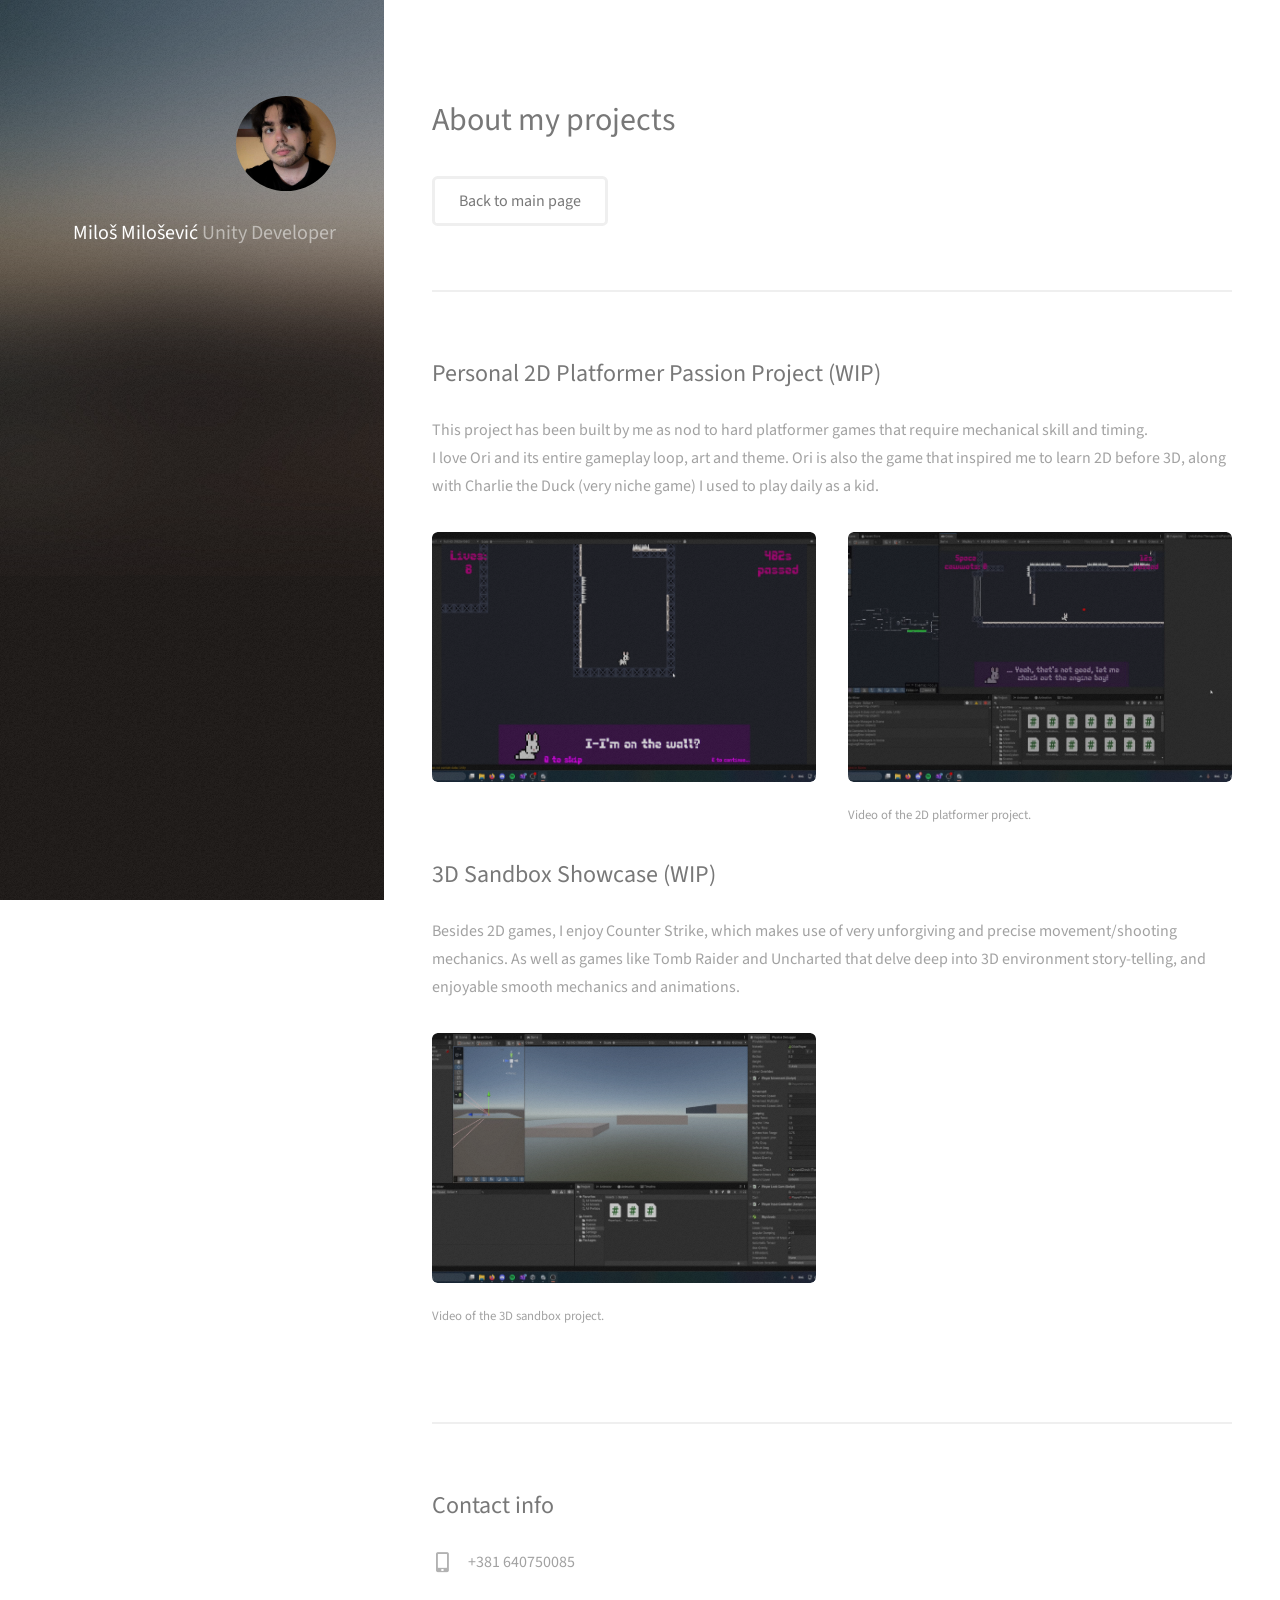
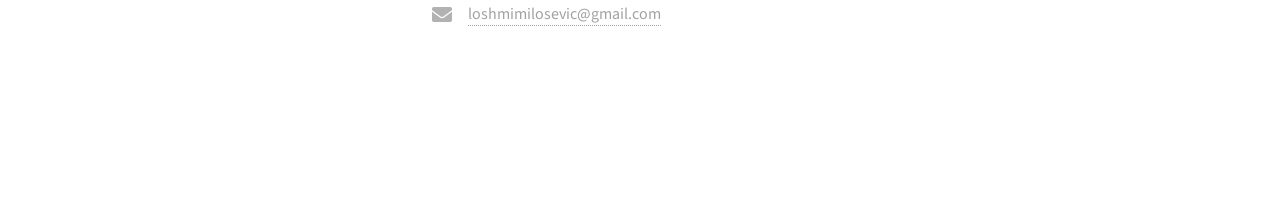
==== gamespage.html @ 67b0eaf0 "Update" ====
<!DOCTYPE HTML>
<!--
	Strata by HTML5 UP
	html5up.net | @ajlkn
	Free for personal and commercial use under the CCA 3.0 license (html5up.net/license)
-->
<html>
	<head>
		<title>MMilosevic | Portfolio</title>
		<meta charset="utf-8" />
		<meta name="viewport" content="width=device-width, initial-scale=1, user-scalable=no" />
		<link rel="stylesheet" href="assets/css/main.css" />
	</head>
	<body class="is-preload">

		<!-- Header -->
			<header id="header">
				<div class="inner">
					<a class="image avatar"><img src="imagesvideos/avatar.jpg" alt="Avatar of MM" /></a>
					<h1>
						<strong>Miloš Milošević</strong>
						<br>Unity Developer</br>
					</h1>
				</div>
			</header>

		<!-- Main -->
			<div id="main">

				<!-- One -->
					<section id="one">
						<header class="major">
							<h2>About my projects</h2>
						</header>
					</section>
				<ul class="actions">
					<li>
						<a href="index.html" class="button">Back to main page</a>
					</li>
				</ul>
				<!-- Two -->
					<section id="two">
						<h2>Personal 2D Platformer Passion Project (WIP)</h2>
						<P>
							This project has been built by me as nod to hard platformer games that require mechanical skill and timing. 
							<br>
								I love Ori and its entire gameplay loop, art and theme.
								Ori is also the game that inspired me to learn 2D before 3D, along with Charlie the Duck (very niche game) I used to play daily as a kid.
							</br>
						</P>
						<div class="row">
							<article class="col-6 col-12-xsmall work-item">
								<a href="imagesvideos/personalproject1.png" class="image fit thumb">
									<img src="imagesvideos/personalproject1.png" alt="" />
								</a>
							</article>
							<article class="col-6 col-12-xsmall work-item">
								<a href="imagesvideos/personalproject.mp4" data-poptrox="iframe, 1280x720" class="image fit thumb">
									<img src="imagesvideos/personalprojectthumb.png"></img>
								</a>
								<p>Video of the 2D platformer project.</p>
							</article>
						</div>
						<h2>3D Sandbox Showcase (WIP)</h2>
						<P>
							Besides 2D games, I enjoy Counter Strike, which makes use of very unforgiving and precise movement/shooting mechanics. 
							As well as games like Tomb Raider and Uncharted that delve deep into 3D environment story-telling, and enjoyable smooth mechanics and animations.
						</P>
						<div class="row">
							<!--
							<article class="col-6 col-12-xsmall work-item">
								<a href="imagesvideos/personalproject.png" class="image fit thumb">
									<img src="imagesvideos/personalproject.png" alt="" />
								</a>
							</article>
								-->
							<article class="col-6 col-12-xsmall work-item">
								<a href="imagesvideos/sandboxproject.mp4" data-poptrox="iframe, 1280x720" class="image fit thumb">
									<img src="imagesvideos/sandboxprojectthumb.png"></img>
								</a>
								<p>Video of the 3D sandbox project.</p>
							</article>
						</div>
					</section>

				<!-- Three -->
					<section id="three">
						<h2>Contact info</h2>
						<!-- 
						<div class="row">
							<div class="col-8 col-12-small">
								<form method="post" action="#">
									<div class="row gtr-uniform gtr-50">
										<div class="col-6 col-12-xsmall"><input type="text" name="name" id="name" placeholder="Name" /></div>
										<div class="col-6 col-12-xsmall"><input type="email" name="email" id="email" placeholder="Email" /></div>
										<div class="col-12"><textarea name="message" id="message" placeholder="Message" rows="4"></textarea></div>
									</div>
								</form>
								<ul class="actions">
									<li><input type="submit" value="Send Message" /></li>
								</ul>
							</div>
											-->
							<div class="col-4 col-12-small">
								<ul class="labeled-icons">
									<li>
										<h3 class="icon solid fa-mobile-alt"><span class="label">Phone</span></h3>
										+381 640750085
									</li>
									<li>
										<h3 class="icon solid fa-envelope"><span class="label">Email</span></h3>
										<a href="#">loshmimilosevic@gmail.com</a>
									</li>
								</ul>
							</div>
					</section>

				<!-- Four -->
				<!--
					<section id="four">
						<h2>Elements</h2>

						<section>
							<h4>Text</h4>
							<p>This is <b>bold</b> and this is <strong>strong</strong>. This is <i>italic</i> and this is <em>emphasized</em>.
							This is <sup>superscript</sup> text and this is <sub>subscript</sub> text.
							This is <u>underlined</u> and this is code: <code>for (;;) { ... }</code>. Finally, <a href="#">this is a link</a>.</p>
							<hr />
							<header>
								<h4>Heading with a Subtitle</h4>
								<p>Lorem ipsum dolor sit amet nullam id egestas urna aliquam</p>
							</header>
							<p>Nunc lacinia ante nunc ac lobortis. Interdum adipiscing gravida odio porttitor sem non mi integer non faucibus ornare mi ut ante amet placerat aliquet. Volutpat eu sed ante lacinia sapien lorem accumsan varius montes viverra nibh in adipiscing blandit tempus accumsan.</p>
							<header>
								<h5>Heading with a Subtitle</h5>
								<p>Lorem ipsum dolor sit amet nullam id egestas urna aliquam</p>
							</header>
							<p>Nunc lacinia ante nunc ac lobortis. Interdum adipiscing gravida odio porttitor sem non mi integer non faucibus ornare mi ut ante amet placerat aliquet. Volutpat eu sed ante lacinia sapien lorem accumsan varius montes viverra nibh in adipiscing blandit tempus accumsan.</p>
							<hr />
							<h2>Heading Level 2</h2>
							<h3>Heading Level 3</h3>
							<h4>Heading Level 4</h4>
							<h5>Heading Level 5</h5>
							<h6>Heading Level 6</h6>
							<hr />
							<h5>Blockquote</h5>
							<blockquote>Fringilla nisl. Donec accumsan interdum nisi, quis tincidunt felis sagittis eget tempus euismod. Vestibulum ante ipsum primis in faucibus vestibulum. Blandit adipiscing eu felis iaculis volutpat ac adipiscing accumsan faucibus. Vestibulum ante ipsum primis in faucibus lorem ipsum dolor sit amet nullam adipiscing eu felis.</blockquote>
							<h5>Preformatted</h5>
							<pre><code>i = 0;

while (!deck.isInOrder()) {
print 'Iteration ' + i;
deck.shuffle();
i++;
}

print 'It took ' + i + ' iterations to sort the deck.';</code></pre>
						</section>

						<section>
							<h4>Lists</h4>
							<div class="row">
								<div class="col-6 col-12-xsmall">
									<h5>Unordered</h5>
									<ul>
										<li>Dolor pulvinar etiam magna etiam.</li>
										<li>Sagittis adipiscing lorem eleifend.</li>
										<li>Felis enim feugiat dolore viverra.</li>
									</ul>
									<h5>Alternate</h5>
									<ul class="alt">
										<li>Dolor pulvinar etiam magna etiam.</li>
										<li>Sagittis adipiscing lorem eleifend.</li>
										<li>Felis enim feugiat dolore viverra.</li>
									</ul>
								</div>
								<div class="col-6 col-12-xsmall">
									<h5>Ordered</h5>
									<ol>
										<li>Dolor pulvinar etiam magna etiam.</li>
										<li>Etiam vel felis at lorem sed viverra.</li>
										<li>Felis enim feugiat dolore viverra.</li>
										<li>Dolor pulvinar etiam magna etiam.</li>
										<li>Etiam vel felis at lorem sed viverra.</li>
										<li>Felis enim feugiat dolore viverra.</li>
									</ol>
									<h5>Icons</h5>
									<ul class="icons">
										<li><a href="#" class="icon brands fa-twitter"><span class="label">Twitter</span></a></li>
										<li><a href="#" class="icon brands fa-facebook-f"><span class="label">Facebook</span></a></li>
										<li><a href="#" class="icon brands fa-instagram"><span class="label">Instagram</span></a></li>
										<li><a href="#" class="icon brands fa-github"><span class="label">Github</span></a></li>
										<li><a href="#" class="icon brands fa-dribbble"><span class="label">Dribbble</span></a></li>
										<li><a href="#" class="icon brands fa-tumblr"><span class="label">Tumblr</span></a></li>
									</ul>
								</div>
							</div>
							<h5>Actions</h5>
							<ul class="actions">
								<li><a href="#" class="button primary">Default</a></li>
								<li><a href="#" class="button">Default</a></li>
							</ul>
							<ul class="actions small">
								<li><a href="#" class="button primary small">Small</a></li>
								<li><a href="#" class="button small">Small</a></li>
							</ul>
							<div class="row">
								<div class="col-6 col-12-small">
									<ul class="actions stacked">
										<li><a href="#" class="button primary">Default</a></li>
										<li><a href="#" class="button">Default</a></li>
									</ul>
								</div>
								<div class="col-6 col-12-small">
									<ul class="actions stacked">
										<li><a href="#" class="button primary small">Small</a></li>
										<li><a href="#" class="button small">Small</a></li>
									</ul>
								</div>
								<div class="col-6 col-12-small">
									<ul class="actions stacked">
										<li><a href="#" class="button primary fit">Default</a></li>
										<li><a href="#" class="button fit">Default</a></li>
									</ul>
								</div>
								<div class="col-6 col-12-small">
									<ul class="actions stacked">
										<li><a href="#" class="button primary small fit">Small</a></li>
										<li><a href="#" class="button small fit">Small</a></li>
									</ul>
								</div>
							</div>
						</section>

						<section>
							<h4>Table</h4>
							<h5>Default</h5>
							<div class="table-wrapper">
								<table>
									<thead>
										<tr>
											<th>Name</th>
											<th>Description</th>
											<th>Price</th>
										</tr>
									</thead>
									<tbody>
										<tr>
											<td>Item One</td>
											<td>Ante turpis integer aliquet porttitor.</td>
											<td>29.99</td>
										</tr>
										<tr>
											<td>Item Two</td>
											<td>Vis ac commodo adipiscing arcu aliquet.</td>
											<td>19.99</td>
										</tr>
										<tr>
											<td>Item Three</td>
											<td> Morbi faucibus arcu accumsan lorem.</td>
											<td>29.99</td>
										</tr>
										<tr>
											<td>Item Four</td>
											<td>Vitae integer tempus condimentum.</td>
											<td>19.99</td>
										</tr>
										<tr>
											<td>Item Five</td>
											<td>Ante turpis integer aliquet porttitor.</td>
											<td>29.99</td>
										</tr>
									</tbody>
									<tfoot>
										<tr>
											<td colspan="2"></td>
											<td>100.00</td>
										</tr>
									</tfoot>
								</table>
							</div>

							<h5>Alternate</h5>
							<div class="table-wrapper">
								<table class="alt">
									<thead>
										<tr>
											<th>Name</th>
											<th>Description</th>
											<th>Price</th>
										</tr>
									</thead>
									<tbody>
										<tr>
											<td>Item One</td>
											<td>Ante turpis integer aliquet porttitor.</td>
											<td>29.99</td>
										</tr>
										<tr>
											<td>Item Two</td>
											<td>Vis ac commodo adipiscing arcu aliquet.</td>
											<td>19.99</td>
										</tr>
										<tr>
											<td>Item Three</td>
											<td> Morbi faucibus arcu accumsan lorem.</td>
											<td>29.99</td>
										</tr>
										<tr>
											<td>Item Four</td>
											<td>Vitae integer tempus condimentum.</td>
											<td>19.99</td>
										</tr>
										<tr>
											<td>Item Five</td>
											<td>Ante turpis integer aliquet porttitor.</td>
											<td>29.99</td>
										</tr>
									</tbody>
									<tfoot>
										<tr>
											<td colspan="2"></td>
											<td>100.00</td>
										</tr>
									</tfoot>
								</table>
							</div>
						</section>

						<section>
							<h4>Buttons</h4>
							<ul class="actions">
								<li><a href="#" class="button primary">Primary</a></li>
								<li><a href="#" class="button">Default</a></li>
							</ul>
							<ul class="actions">
								<li><a href="#" class="button large">Large</a></li>
								<li><a href="#" class="button">Default</a></li>
								<li><a href="#" class="button small">Small</a></li>
							</ul>
							<ul class="actions fit">
								<li><a href="#" class="button primary fit">Fit</a></li>
								<li><a href="#" class="button fit">Fit</a></li>
							</ul>
							<ul class="actions fit small">
								<li><a href="#" class="button primary fit small">Fit + Small</a></li>
								<li><a href="#" class="button fit small">Fit + Small</a></li>
							</ul>
							<ul class="actions">
								<li><a href="#" class="button primary icon solid fa-download">Icon</a></li>
								<li><a href="#" class="button icon solid fa-download">Icon</a></li>
							</ul>
							<ul class="actions">
								<li><span class="button primary disabled">Primary</span></li>
								<li><span class="button disabled">Default</span></li>
							</ul>
						</section>

						<section>
							<h4>Form</h4>
							<form method="post" action="#">
								<div class="row gtr-uniform gtr-50">
									<div class="col-6 col-12-xsmall">
										<input type="text" name="demo-name" id="demo-name" value="" placeholder="Name" />
									</div>
									<div class="col-6 col-12-xsmall">
										<input type="email" name="demo-email" id="demo-email" value="" placeholder="Email" />
									</div>
									<div class="col-12">
										<select name="demo-category" id="demo-category">
											<option value="">- Category -</option>
											<option value="1">Manufacturing</option>
											<option value="1">Shipping</option>
											<option value="1">Administration</option>
											<option value="1">Human Resources</option>
										</select>
									</div>
									<div class="col-4 col-12-small">
										<input type="radio" id="demo-priority-low" name="demo-priority" checked>
										<label for="demo-priority-low">Low Priority</label>
									</div>
									<div class="col-4 col-12-small">
										<input type="radio" id="demo-priority-normal" name="demo-priority">
										<label for="demo-priority-normal">Normal Priority</label>
									</div>
									<div class="col-4 col-12-small">
										<input type="radio" id="demo-priority-high" name="demo-priority">
										<label for="demo-priority-high">High Priority</label>
									</div>
									<div class="col-6 col-12-small">
										<input type="checkbox" id="demo-copy" name="demo-copy">
										<label for="demo-copy">Email me a copy of this message</label>
									</div>
									<div class="col-6 col-12-small">
										<input type="checkbox" id="demo-human" name="demo-human" checked>
										<label for="demo-human">I am a human and not a robot</label>
									</div>
									<div class="col-12">
										<textarea name="demo-message" id="demo-message" placeholder="Enter your message" rows="6"></textarea>
									</div>
									<div class="col-12">
										<ul class="actions">
											<li><input type="submit" value="Send Message" class="primary" /></li>
											<li><input type="reset" value="Reset" /></li>
										</ul>
									</div>
								</div>
							</form>
						</section>

						<section>
							<h4>Image</h4>
							<h5>Fit</h5>
							<div class="box alt">
								<div class="row gtr-50 gtr-uniform">
									<div class="col-12"><span class="image fit"><img src="images/fulls/05.jpg" alt="" /></span></div>
									<div class="col-4"><span class="image fit"><img src="images/thumbs/01.jpg" alt="" /></span></div>
									<div class="col-4"><span class="image fit"><img src="images/thumbs/02.jpg" alt="" /></span></div>
									<div class="col-4"><span class="image fit"><img src="images/thumbs/03.jpg" alt="" /></span></div>
									<div class="col-4"><span class="image fit"><img src="images/thumbs/04.jpg" alt="" /></span></div>
									<div class="col-4"><span class="image fit"><img src="images/thumbs/05.jpg" alt="" /></span></div>
									<div class="col-4"><span class="image fit"><img src="images/thumbs/06.jpg" alt="" /></span></div>
									<div class="col-4"><span class="image fit"><img src="images/thumbs/03.jpg" alt="" /></span></div>
									<div class="col-4"><span class="image fit"><img src="images/thumbs/02.jpg" alt="" /></span></div>
									<div class="col-4"><span class="image fit"><img src="images/thumbs/01.jpg" alt="" /></span></div>
								</div>
							</div>
							<h5>Left &amp; Right</h5>
							<p><span class="image left"><img src="images/avatar.jpg" alt="" /></span>Fringilla nisl. Donec accumsan interdum nisi, quis tincidunt felis sagittis eget. tempus euismod. Vestibulum ante ipsum primis in faucibus vestibulum. Blandit adipiscing eu felis iaculis volutpat ac adipiscing accumsan eu faucibus. Integer ac pellentesque praesent tincidunt felis sagittis eget. tempus euismod. Vestibulum ante ipsum primis in faucibus vestibulum. Blandit adipiscing eu felis iaculis volutpat ac adipiscing accumsan eu faucibus. Integer ac pellentesque praesent. Donec accumsan interdum nisi, quis tincidunt felis sagittis eget. tempus euismod. Vestibulum ante ipsum primis in faucibus vestibulum. Blandit adipiscing eu felis iaculis volutpat ac adipiscing accumsan eu faucibus. Integer ac pellentesque praesent tincidunt felis sagittis eget. tempus euismod. Vestibulum ante ipsum primis in faucibus vestibulum. Blandit adipiscing eu felis iaculis volutpat ac adipiscing accumsan eu faucibus. Integer ac pellentesque praesent.</p>
							<p><span class="image right"><img src="images/avatar.jpg" alt="" /></span>Fringilla nisl. Donec accumsan interdum nisi, quis tincidunt felis sagittis eget. tempus euismod. Vestibulum ante ipsum primis in faucibus vestibulum. Blandit adipiscing eu felis iaculis volutpat ac adipiscing accumsan eu faucibus. Integer ac pellentesque praesent tincidunt felis sagittis eget. tempus euismod. Vestibulum ante ipsum primis in faucibus vestibulum. Blandit adipiscing eu felis iaculis volutpat ac adipiscing accumsan eu faucibus. Integer ac pellentesque praesent. Donec accumsan interdum nisi, quis tincidunt felis sagittis eget. tempus euismod. Vestibulum ante ipsum primis in faucibus vestibulum. Blandit adipiscing eu felis iaculis volutpat ac adipiscing accumsan eu faucibus. Integer ac pellentesque praesent tincidunt felis sagittis eget. tempus euismod. Vestibulum ante ipsum primis in faucibus vestibulum. Blandit adipiscing eu felis iaculis volutpat ac adipiscing accumsan eu faucibus. Integer ac pellentesque praesent.</p>
						</section>

					</section>
				-->

			</div>

		<!-- Footer -->
			<footer id="footer">
				<div class="inner">
					<ul class="icons">
						<li><a href="https://github.com/losh-mi" class="icon brands fa-github"><span class="label">Github</span></a></li>
						<li><a href="https://www.linkedin.com/in/milos-milosevic-29562b373/" class ="icon brands fa-linkedin"><span class ="label">LinkedIn</span></a></li>
					</ul>
					<ul class="copyright">
						<li></li><li>Template by: <a href="http://html5up.net">HTML5 UP</a></li>
					</ul>
				</div>
			</footer>

		<!-- Scripts -->
			<script src="assets/js/jquery.min.js"></script>
			<script src="assets/js/jquery.poptrox.min.js"></script>
			<script src="assets/js/browser.min.js"></script>
			<script src="assets/js/breakpoints.min.js"></script>
			<script src="assets/js/util.js"></script>
			<script src="assets/js/main.js"></script>

	</body>
</html>
---- assets/css/main.css ----
@import url("fontawesome-all.min.css");
@import url("https://fonts.googleapis.com/css?family=Source+Sans+Pro:400,400italic");

/*
	Strata by HTML5 UP
	html5up.net | @ajlkn
	Free for personal and commercial use under the CCA 3.0 license (html5up.net/license)
*/

html, body, div, span, applet, object,
iframe, h1, h2, h3, h4, h5, h6, p, blockquote,
pre, a, abbr, acronym, address, big, cite,
code, del, dfn, em, img, ins, kbd, q, s, samp,
small, strike, strong, sub, sup, tt, var, b,
u, i, center, dl, dt, dd, ol, ul, li, fieldset,
form, label, legend, table, caption, tbody,
tfoot, thead, tr, th, td, article, aside,
canvas, details, embed, figure, figcaption,
footer, header, hgroup, menu, nav, output, ruby,
section, summary, time, mark, audio, video {
	margin: 0;
	padding: 0;
	border: 0;
	font-size: 100%;
	font: inherit;
	vertical-align: baseline;}

article, aside, details, figcaption, figure,
footer, header, hgroup, menu, nav, section {
	display: block;}

body {
	line-height: 1;
}

ol, ul {
	list-style: none;
}

blockquote, q {
	quotes: none;
}

	blockquote:before, blockquote:after, q:before, q:after {
		content: '';
		content: none;
	}

table {
	border-collapse: collapse;
	border-spacing: 0;
}

body {
	-webkit-text-size-adjust: none;
}

mark {
	background-color: transparent;
	color: inherit;
}

input::-moz-focus-inner {
	border: 0;
	padding: 0;
}

input, select, textarea {
	-moz-appearance: none;
	-webkit-appearance: none;
	-ms-appearance: none;
	appearance: none;
}

/* Basic */

	html {
		box-sizing: border-box;
	}

	*, *:before, *:after {
		box-sizing: inherit;
	}

	body {
		background: #fff;
	}

		body.is-preload *, body.is-preload *:before, body.is-preload *:after {
			-moz-animation: none !important;
			-webkit-animation: none !important;
			-ms-animation: none !important;
			animation: none !important;
			-moz-transition: none !important;
			-webkit-transition: none !important;
			-ms-transition: none !important;
			transition: none !important;
		}

	body, input, select, textarea {
		color: #a2a2a2;
		font-family: "Source Sans Pro", Helvetica, sans-serif;
		font-size: 16pt;
		font-weight: 400;
		line-height: 1.75em;
	}

	a {
		-moz-transition: color 0.2s ease-in-out, border-color 0.2s ease-in-out;
		-webkit-transition: color 0.2s ease-in-out, border-color 0.2s ease-in-out;
		-ms-transition: color 0.2s ease-in-out, border-color 0.2s ease-in-out;
		transition: color 0.2s ease-in-out, border-color 0.2s ease-in-out;
		border-bottom: dotted 1px;
		color: #49bf9d;
		text-decoration: none;
	}

		a:hover {
			border-bottom-color: transparent;
			color: #49bf9d !important;
			text-decoration: none;
		}

	strong, b {
		color: #787878;
		font-weight: 400;
	}

	em, i {
		font-style: italic;
	}

	p {
		margin: 0 0 2em 0;
	}

	h1, h2, h3, h4, h5, h6 {
		color: #787878;
		font-weight: 400;
		line-height: 1em;
		margin: 0 0 1em 0;
	}

		h1 a, h2 a, h3 a, h4 a, h5 a, h6 a {
			color: inherit;
			text-decoration: none;
		}

	h1 {
		font-size: 2em;
		line-height: 1.5em;
	}

	h2 {
		font-size: 1.5em;
		line-height: 1.5em;
	}

	h3 {
		font-size: 1.25em;
		line-height: 1.5em;
	}

	h4 {
		font-size: 1.1em;
		line-height: 1.5em;
	}

	h5 {
		font-size: 0.9em;
		line-height: 1.5em;
	}

	h6 {
		font-size: 0.7em;
		line-height: 1.5em;
	}

	sub {
		font-size: 0.8em;
		position: relative;
		top: 0.5em;
	}

	sup {
		font-size: 0.8em;
		position: relative;
		top: -0.5em;
	}

	hr {
		border: 0;
		border-bottom: solid 2px #efefef;
		margin: 2em 0;
	}

		hr.major {
			margin: 3em 0;
		}

	blockquote {
		border-left: solid 6px #efefef;
		font-style: italic;
		margin: 0 0 2em 0;
		padding: 0.5em 0 0.5em 1.5em;
	}

	code {
		background: #f7f7f7;
		border-radius: 0.35em;
		border: solid 2px #efefef;
		font-family: "Courier New", monospace;
		font-size: 0.9em;
		margin: 0 0.25em;
		padding: 0.25em 0.65em;
	}

	pre {
		-webkit-overflow-scrolling: touch;
		font-family: "Courier New", monospace;
		font-size: 0.9em;
		margin: 0 0 2em 0;
	}

		pre code {
			display: block;
			line-height: 1.75em;
			padding: 1em 1.5em;
			overflow-x: auto;
		}

	.align-left {
		text-align: left;
	}

	.align-center {
		text-align: center;
	}

	.align-right {
		text-align: right;
	}

/* Container */

	.container {
		margin: 0 auto;
		max-width: calc(100% - 4em);
		width: 100%;
	}

		.container.xsmall {
			width: 25%;
		}

		.container.small {
			width: 50%;
		}

		.container.medium {
			width: 75%;
		}

		.container.large {
			width: 125%;
		}

		.container.xlarge {
			width: 150%;
		}

		.container.max {
			width: 100%;
		}

		@media screen and (max-width: 980px) {

			.container {
				width: 100% !important;
				max-width: 100% !important;
			}

		}

		@media screen and (max-width: 480px) {

			.container {
				max-width: calc(100% - 3em);
			}

		}

/* Row */

	.row {
		display: flex;
		flex-wrap: wrap;
		box-sizing: border-box;
		align-items: stretch;
	}

		.row > * {
			box-sizing: border-box;
		}

		.row.gtr-uniform > * > :last-child {
			margin-bottom: 0;
		}

		.row.aln-left {
			justify-content: flex-start;
		}

		.row.aln-center {
			justify-content: center;
		}

		.row.aln-right {
			justify-content: flex-end;
		}

		.row.aln-top {
			align-items: flex-start;
		}

		.row.aln-middle {
			align-items: center;
		}

		.row.aln-bottom {
			align-items: flex-end;
		}

		.row > .imp {
			order: -1;
		}

		.row > .col-1 {
			width: 8.33333%;
		}

		.row > .off-1 {
			margin-left: 8.33333%;
		}

		.row > .col-2 {
			width: 16.66667%;
		}

		.row > .off-2 {
			margin-left: 16.66667%;
		}

		.row > .col-3 {
			width: 25%;
		}

		.row > .off-3 {
			margin-left: 25%;
		}

		.row > .col-4 {
			width: 33.33333%;
		}

		.row > .off-4 {
			margin-left: 33.33333%;
		}

		.row > .col-5 {
			width: 41.66667%;
		}

		.row > .off-5 {
			margin-left: 41.66667%;
		}

		.row > .col-6 {
			width: 50%;
		}

		.row > .off-6 {
			margin-left: 50%;
		}

		.row > .col-7 {
			width: 58.33333%;
		}

		.row > .off-7 {
			margin-left: 58.33333%;
		}

		.row > .col-8 {
			width: 66.66667%;
		}

		.row > .off-8 {
			margin-left: 66.66667%;
		}

		.row > .col-9 {
			width: 75%;
		}

		.row > .off-9 {
			margin-left: 75%;
		}

		.row > .col-10 {
			width: 83.33333%;
		}

		.row > .off-10 {
			margin-left: 83.33333%;
		}

		.row > .col-11 {
			width: 91.66667%;
		}

		.row > .off-11 {
			margin-left: 91.66667%;
		}

		.row > .col-12 {
			width: 100%;
		}

		.row > .off-12 {
			margin-left: 100%;
		}

		.row.gtr-0 {
			margin-top: 0;
			margin-left: 0em;
		}

			.row.gtr-0 > * {
				padding: 0 0 0 0em;
			}

			.row.gtr-0.gtr-uniform {
				margin-top: 0em;
			}

				.row.gtr-0.gtr-uniform > * {
					padding-top: 0em;
				}

		.row.gtr-25 {
			margin-top: 0;
			margin-left: -0.625em;
		}

			.row.gtr-25 > * {
				padding: 0 0 0 0.625em;
			}

			.row.gtr-25.gtr-uniform {
				margin-top: -0.625em;
			}

				.row.gtr-25.gtr-uniform > * {
					padding-top: 0.625em;
				}

		.row.gtr-50 {
			margin-top: 0;
			margin-left: -1.25em;
		}

			.row.gtr-50 > * {
				padding: 0 0 0 1.25em;
			}

			.row.gtr-50.gtr-uniform {
				margin-top: -1.25em;
			}

				.row.gtr-50.gtr-uniform > * {
					padding-top: 1.25em;
				}

		.row {
			margin-top: 0;
			margin-left: -2.5em;
		}

			.row > * {
				padding: 0 0 0 2.5em;
			}

			.row.gtr-uniform {
				margin-top: -2.5em;
			}

				.row.gtr-uniform > * {
					padding-top: 2.5em;
				}

		.row.gtr-150 {
			margin-top: 0;
			margin-left: -3.75em;
		}

			.row.gtr-150 > * {
				padding: 0 0 0 3.75em;
			}

			.row.gtr-150.gtr-uniform {
				margin-top: -3.75em;
			}

				.row.gtr-150.gtr-uniform > * {
					padding-top: 3.75em;
				}

		.row.gtr-200 {
			margin-top: 0;
			margin-left: -5em;
		}

			.row.gtr-200 > * {
				padding: 0 0 0 5em;
			}

			.row.gtr-200.gtr-uniform {
				margin-top: -5em;
			}

				.row.gtr-200.gtr-uniform > * {
					padding-top: 5em;
				}

		@media screen and (max-width: 1800px) {

			.row {
				display: flex;
				flex-wrap: wrap;
				box-sizing: border-box;
				align-items: stretch;
			}

				.row > * {
					box-sizing: border-box;
				}

				.row.gtr-uniform > * > :last-child {
					margin-bottom: 0;
				}

				.row.aln-left {
					justify-content: flex-start;
				}

				.row.aln-center {
					justify-content: center;
				}

				.row.aln-right {
					justify-content: flex-end;
				}

				.row.aln-top {
					align-items: flex-start;
				}

				.row.aln-middle {
					align-items: center;
				}

				.row.aln-bottom {
					align-items: flex-end;
				}

				.row > .imp-xlarge {
					order: -1;
				}

				.row > .col-1-xlarge {
					width: 8.33333%;
				}

				.row > .off-1-xlarge {
					margin-left: 8.33333%;
				}

				.row > .col-2-xlarge {
					width: 16.66667%;
				}

				.row > .off-2-xlarge {
					margin-left: 16.66667%;
				}

				.row > .col-3-xlarge {
					width: 25%;
				}

				.row > .off-3-xlarge {
					margin-left: 25%;
				}

				.row > .col-4-xlarge {
					width: 33.33333%;
				}

				.row > .off-4-xlarge {
					margin-left: 33.33333%;
				}

				.row > .col-5-xlarge {
					width: 41.66667%;
				}

				.row > .off-5-xlarge {
					margin-left: 41.66667%;
				}

				.row > .col-6-xlarge {
					width: 50%;
				}

				.row > .off-6-xlarge {
					margin-left: 50%;
				}

				.row > .col-7-xlarge {
					width: 58.33333%;
				}

				.row > .off-7-xlarge {
					margin-left: 58.33333%;
				}

				.row > .col-8-xlarge {
					width: 66.66667%;
				}

				.row > .off-8-xlarge {
					margin-left: 66.66667%;
				}

				.row > .col-9-xlarge {
					width: 75%;
				}

				.row > .off-9-xlarge {
					margin-left: 75%;
				}

				.row > .col-10-xlarge {
					width: 83.33333%;
				}

				.row > .off-10-xlarge {
					margin-left: 83.33333%;
				}

				.row > .col-11-xlarge {
					width: 91.66667%;
				}

				.row > .off-11-xlarge {
					margin-left: 91.66667%;
				}

				.row > .col-12-xlarge {
					width: 100%;
				}

				.row > .off-12-xlarge {
					margin-left: 100%;
				}

				.row.gtr-0 {
					margin-top: 0;
					margin-left: 0em;
				}

					.row.gtr-0 > * {
						padding: 0 0 0 0em;
					}

					.row.gtr-0.gtr-uniform {
						margin-top: 0em;
					}

						.row.gtr-0.gtr-uniform > * {
							padding-top: 0em;
						}

				.row.gtr-25 {
					margin-top: 0;
					margin-left: -0.625em;
				}

					.row.gtr-25 > * {
						padding: 0 0 0 0.625em;
					}

					.row.gtr-25.gtr-uniform {
						margin-top: -0.625em;
					}

						.row.gtr-25.gtr-uniform > * {
							padding-top: 0.625em;
						}

				.row.gtr-50 {
					margin-top: 0;
					margin-left: -1.25em;
				}

					.row.gtr-50 > * {
						padding: 0 0 0 1.25em;
					}

					.row.gtr-50.gtr-uniform {
						margin-top: -1.25em;
					}

						.row.gtr-50.gtr-uniform > * {
							padding-top: 1.25em;
						}

				.row {
					margin-top: 0;
					margin-left: -2.5em;
				}

					.row > * {
						padding: 0 0 0 2.5em;
					}

					.row.gtr-uniform {
						margin-top: -2.5em;
					}

						.row.gtr-uniform > * {
							padding-top: 2.5em;
						}

				.row.gtr-150 {
					margin-top: 0;
					margin-left: -3.75em;
				}

					.row.gtr-150 > * {
						padding: 0 0 0 3.75em;
					}

					.row.gtr-150.gtr-uniform {
						margin-top: -3.75em;
					}

						.row.gtr-150.gtr-uniform > * {
							padding-top: 3.75em;
						}

				.row.gtr-200 {
					margin-top: 0;
					margin-left: -5em;
				}

					.row.gtr-200 > * {
						padding: 0 0 0 5em;
					}

					.row.gtr-200.gtr-uniform {
						margin-top: -5em;
					}

						.row.gtr-200.gtr-uniform > * {
							padding-top: 5em;
						}

		}

		@media screen and (max-width: 1280px) {

			.row {
				display: flex;
				flex-wrap: wrap;
				box-sizing: border-box;
				align-items: stretch;
			}

				.row > * {
					box-sizing: border-box;
				}

				.row.gtr-uniform > * > :last-child {
					margin-bottom: 0;
				}

				.row.aln-left {
					justify-content: flex-start;
				}

				.row.aln-center {
					justify-content: center;
				}

				.row.aln-right {
					justify-content: flex-end;
				}

				.row.aln-top {
					align-items: flex-start;
				}

				.row.aln-middle {
					align-items: center;
				}

				.row.aln-bottom {
					align-items: flex-end;
				}

				.row > .imp-large {
					order: -1;
				}

				.row > .col-1-large {
					width: 8.33333%;
				}

				.row > .off-1-large {
					margin-left: 8.33333%;
				}

				.row > .col-2-large {
					width: 16.66667%;
				}

				.row > .off-2-large {
					margin-left: 16.66667%;
				}

				.row > .col-3-large {
					width: 25%;
				}

				.row > .off-3-large {
					margin-left: 25%;
				}

				.row > .col-4-large {
					width: 33.33333%;
				}

				.row > .off-4-large {
					margin-left: 33.33333%;
				}

				.row > .col-5-large {
					width: 41.66667%;
				}

				.row > .off-5-large {
					margin-left: 41.66667%;
				}

				.row > .col-6-large {
					width: 50%;
				}

				.row > .off-6-large {
					margin-left: 50%;
				}

				.row > .col-7-large {
					width: 58.33333%;
				}

				.row > .off-7-large {
					margin-left: 58.33333%;
				}

				.row > .col-8-large {
					width: 66.66667%;
				}

				.row > .off-8-large {
					margin-left: 66.66667%;
				}

				.row > .col-9-large {
					width: 75%;
				}

				.row > .off-9-large {
					margin-left: 75%;
				}

				.row > .col-10-large {
					width: 83.33333%;
				}

				.row > .off-10-large {
					margin-left: 83.33333%;
				}

				.row > .col-11-large {
					width: 91.66667%;
				}

				.row > .off-11-large {
					margin-left: 91.66667%;
				}

				.row > .col-12-large {
					width: 100%;
				}

				.row > .off-12-large {
					margin-left: 100%;
				}

				.row.gtr-0 {
					margin-top: 0;
					margin-left: 0em;
				}

					.row.gtr-0 > * {
						padding: 0 0 0 0em;
					}

					.row.gtr-0.gtr-uniform {
						margin-top: 0em;
					}

						.row.gtr-0.gtr-uniform > * {
							padding-top: 0em;
						}

				.row.gtr-25 {
					margin-top: 0;
					margin-left: -0.5em;
				}

					.row.gtr-25 > * {
						padding: 0 0 0 0.5em;
					}

					.row.gtr-25.gtr-uniform {
						margin-top: -0.5em;
					}

						.row.gtr-25.gtr-uniform > * {
							padding-top: 0.5em;
						}

				.row.gtr-50 {
					margin-top: 0;
					margin-left: -1em;
				}

					.row.gtr-50 > * {
						padding: 0 0 0 1em;
					}

					.row.gtr-50.gtr-uniform {
						margin-top: -1em;
					}

						.row.gtr-50.gtr-uniform > * {
							padding-top: 1em;
						}

				.row {
					margin-top: 0;
					margin-left: -2em;
				}

					.row > * {
						padding: 0 0 0 2em;
					}

					.row.gtr-uniform {
						margin-top: -2em;
					}

						.row.gtr-uniform > * {
							padding-top: 2em;
						}

				.row.gtr-150 {
					margin-top: 0;
					margin-left: -3em;
				}

					.row.gtr-150 > * {
						padding: 0 0 0 3em;
					}

					.row.gtr-150.gtr-uniform {
						margin-top: -3em;
					}

						.row.gtr-150.gtr-uniform > * {
							padding-top: 3em;
						}

				.row.gtr-200 {
					margin-top: 0;
					margin-left: -4em;
				}

					.row.gtr-200 > * {
						padding: 0 0 0 4em;
					}

					.row.gtr-200.gtr-uniform {
						margin-top: -4em;
					}

						.row.gtr-200.gtr-uniform > * {
							padding-top: 4em;
						}

		}

		@media screen and (max-width: 980px) {

			.row {
				display: flex;
				flex-wrap: wrap;
				box-sizing: border-box;
				align-items: stretch;
			}

				.row > * {
					box-sizing: border-box;
				}

				.row.gtr-uniform > * > :last-child {
					margin-bottom: 0;
				}

				.row.aln-left {
					justify-content: flex-start;
				}

				.row.aln-center {
					justify-content: center;
				}

				.row.aln-right {
					justify-content: flex-end;
				}

				.row.aln-top {
					align-items: flex-start;
				}

				.row.aln-middle {
					align-items: center;
				}

				.row.aln-bottom {
					align-items: flex-end;
				}

				.row > .imp-medium {
					order: -1;
				}

				.row > .col-1-medium {
					width: 8.33333%;
				}

				.row > .off-1-medium {
					margin-left: 8.33333%;
				}

				.row > .col-2-medium {
					width: 16.66667%;
				}

				.row > .off-2-medium {
					margin-left: 16.66667%;
				}

				.row > .col-3-medium {
					width: 25%;
				}

				.row > .off-3-medium {
					margin-left: 25%;
				}

				.row > .col-4-medium {
					width: 33.33333%;
				}

				.row > .off-4-medium {
					margin-left: 33.33333%;
				}

				.row > .col-5-medium {
					width: 41.66667%;
				}

				.row > .off-5-medium {
					margin-left: 41.66667%;
				}

				.row > .col-6-medium {
					width: 50%;
				}

				.row > .off-6-medium {
					margin-left: 50%;
				}

				.row > .col-7-medium {
					width: 58.33333%;
				}

				.row > .off-7-medium {
					margin-left: 58.33333%;
				}

				.row > .col-8-medium {
					width: 66.66667%;
				}

				.row > .off-8-medium {
					margin-left: 66.66667%;
				}

				.row > .col-9-medium {
					width: 75%;
				}

				.row > .off-9-medium {
					margin-left: 75%;
				}

				.row > .col-10-medium {
					width: 83.33333%;
				}

				.row > .off-10-medium {
					margin-left: 83.33333%;
				}

				.row > .col-11-medium {
					width: 91.66667%;
				}

				.row > .off-11-medium {
					margin-left: 91.66667%;
				}

				.row > .col-12-medium {
					width: 100%;
				}

				.row > .off-12-medium {
					margin-left: 100%;
				}

				.row.gtr-0 {
					margin-top: 0;
					margin-left: 0em;
				}

					.row.gtr-0 > * {
						padding: 0 0 0 0em;
					}

					.row.gtr-0.gtr-uniform {
						margin-top: 0em;
					}

						.row.gtr-0.gtr-uniform > * {
							padding-top: 0em;
						}

				.row.gtr-25 {
					margin-top: 0;
					margin-left: -0.5em;
				}

					.row.gtr-25 > * {
						padding: 0 0 0 0.5em;
					}

					.row.gtr-25.gtr-uniform {
						margin-top: -0.5em;
					}

						.row.gtr-25.gtr-uniform > * {
							padding-top: 0.5em;
						}

				.row.gtr-50 {
					margin-top: 0;
					margin-left: -1em;
				}

					.row.gtr-50 > * {
						padding: 0 0 0 1em;
					}

					.row.gtr-50.gtr-uniform {
						margin-top: -1em;
					}

						.row.gtr-50.gtr-uniform > * {
							padding-top: 1em;
						}

				.row {
					margin-top: 0;
					margin-left: -2em;
				}

					.row > * {
						padding: 0 0 0 2em;
					}

					.row.gtr-uniform {
						margin-top: -2em;
					}

						.row.gtr-uniform > * {
							padding-top: 2em;
						}

				.row.gtr-150 {
					margin-top: 0;
					margin-left: -3em;
				}

					.row.gtr-150 > * {
						padding: 0 0 0 3em;
					}

					.row.gtr-150.gtr-uniform {
						margin-top: -3em;
					}

						.row.gtr-150.gtr-uniform > * {
							padding-top: 3em;
						}

				.row.gtr-200 {
					margin-top: 0;
					margin-left: -4em;
				}

					.row.gtr-200 > * {
						padding: 0 0 0 4em;
					}

					.row.gtr-200.gtr-uniform {
						margin-top: -4em;
					}

						.row.gtr-200.gtr-uniform > * {
							padding-top: 4em;
						}

		}

		@media screen and (max-width: 736px) {

			.row {
				display: flex;
				flex-wrap: wrap;
				box-sizing: border-box;
				align-items: stretch;
			}

				.row > * {
					box-sizing: border-box;
				}

				.row.gtr-uniform > * > :last-child {
					margin-bottom: 0;
				}

				.row.aln-left {
					justify-content: flex-start;
				}

				.row.aln-center {
					justify-content: center;
				}

				.row.aln-right {
					justify-content: flex-end;
				}

				.row.aln-top {
					align-items: flex-start;
				}

				.row.aln-middle {
					align-items: center;
				}

				.row.aln-bottom {
					align-items: flex-end;
				}

				.row > .imp-small {
					order: -1;
				}

				.row > .col-1-small {
					width: 8.33333%;
				}

				.row > .off-1-small {
					margin-left: 8.33333%;
				}

				.row > .col-2-small {
					width: 16.66667%;
				}

				.row > .off-2-small {
					margin-left: 16.66667%;
				}

				.row > .col-3-small {
					width: 25%;
				}

				.row > .off-3-small {
					margin-left: 25%;
				}

				.row > .col-4-small {
					width: 33.33333%;
				}

				.row > .off-4-small {
					margin-left: 33.33333%;
				}

				.row > .col-5-small {
					width: 41.66667%;
				}

				.row > .off-5-small {
					margin-left: 41.66667%;
				}

				.row > .col-6-small {
					width: 50%;
				}

				.row > .off-6-small {
					margin-left: 50%;
				}

				.row > .col-7-small {
					width: 58.33333%;
				}

				.row > .off-7-small {
					margin-left: 58.33333%;
				}

				.row > .col-8-small {
					width: 66.66667%;
				}

				.row > .off-8-small {
					margin-left: 66.66667%;
				}

				.row > .col-9-small {
					width: 75%;
				}

				.row > .off-9-small {
					margin-left: 75%;
				}

				.row > .col-10-small {
					width: 83.33333%;
				}

				.row > .off-10-small {
					margin-left: 83.33333%;
				}

				.row > .col-11-small {
					width: 91.66667%;
				}

				.row > .off-11-small {
					margin-left: 91.66667%;
				}

				.row > .col-12-small {
					width: 100%;
				}

				.row > .off-12-small {
					margin-left: 100%;
				}

				.row.gtr-0 {
					margin-top: 0;
					margin-left: 0em;
				}

					.row.gtr-0 > * {
						padding: 0 0 0 0em;
					}

					.row.gtr-0.gtr-uniform {
						margin-top: 0em;
					}

						.row.gtr-0.gtr-uniform > * {
							padding-top: 0em;
						}

				.row.gtr-25 {
					margin-top: 0;
					margin-left: -0.375em;
				}

					.row.gtr-25 > * {
						padding: 0 0 0 0.375em;
					}

					.row.gtr-25.gtr-uniform {
						margin-top: -0.375em;
					}

						.row.gtr-25.gtr-uniform > * {
							padding-top: 0.375em;
						}

				.row.gtr-50 {
					margin-top: 0;
					margin-left: -0.75em;
				}

					.row.gtr-50 > * {
						padding: 0 0 0 0.75em;
					}

					.row.gtr-50.gtr-uniform {
						margin-top: -0.75em;
					}

						.row.gtr-50.gtr-uniform > * {
							padding-top: 0.75em;
						}

				.row {
					margin-top: 0;
					margin-left: -1.5em;
				}

					.row > * {
						padding: 0 0 0 1.5em;
					}

					.row.gtr-uniform {
						margin-top: -1.5em;
					}

						.row.gtr-uniform > * {
							padding-top: 1.5em;
						}

				.row.gtr-150 {
					margin-top: 0;
					margin-left: -2.25em;
				}

					.row.gtr-150 > * {
						padding: 0 0 0 2.25em;
					}

					.row.gtr-150.gtr-uniform {
						margin-top: -2.25em;
					}

						.row.gtr-150.gtr-uniform > * {
							padding-top: 2.25em;
						}

				.row.gtr-200 {
					margin-top: 0;
					margin-left: -3em;
				}

					.row.gtr-200 > * {
						padding: 0 0 0 3em;
					}

					.row.gtr-200.gtr-uniform {
						margin-top: -3em;
					}

						.row.gtr-200.gtr-uniform > * {
							padding-top: 3em;
						}

		}

		@media screen and (max-width: 480px) {

			.row {
				display: flex;
				flex-wrap: wrap;
				box-sizing: border-box;
				align-items: stretch;
			}

				.row > * {
					box-sizing: border-box;
				}

				.row.gtr-uniform > * > :last-child {
					margin-bottom: 0;
				}

				.row.aln-left {
					justify-content: flex-start;
				}

				.row.aln-center {
					justify-content: center;
				}

				.row.aln-right {
					justify-content: flex-end;
				}

				.row.aln-top {
					align-items: flex-start;
				}

				.row.aln-middle {
					align-items: center;
				}

				.row.aln-bottom {
					align-items: flex-end;
				}

				.row > .imp-xsmall {
					order: -1;
				}

				.row > .col-1-xsmall {
					width: 8.33333%;
				}

				.row > .off-1-xsmall {
					margin-left: 8.33333%;
				}

				.row > .col-2-xsmall {
					width: 16.66667%;
				}

				.row > .off-2-xsmall {
					margin-left: 16.66667%;
				}

				.row > .col-3-xsmall {
					width: 25%;
				}

				.row > .off-3-xsmall {
					margin-left: 25%;
				}

				.row > .col-4-xsmall {
					width: 33.33333%;
				}

				.row > .off-4-xsmall {
					margin-left: 33.33333%;
				}

				.row > .col-5-xsmall {
					width: 41.66667%;
				}

				.row > .off-5-xsmall {
					margin-left: 41.66667%;
				}

				.row > .col-6-xsmall {
					width: 50%;
				}

				.row > .off-6-xsmall {
					margin-left: 50%;
				}

				.row > .col-7-xsmall {
					width: 58.33333%;
				}

				.row > .off-7-xsmall {
					margin-left: 58.33333%;
				}

				.row > .col-8-xsmall {
					width: 66.66667%;
				}

				.row > .off-8-xsmall {
					margin-left: 66.66667%;
				}

				.row > .col-9-xsmall {
					width: 75%;
				}

				.row > .off-9-xsmall {
					margin-left: 75%;
				}

				.row > .col-10-xsmall {
					width: 83.33333%;
				}

				.row > .off-10-xsmall {
					margin-left: 83.33333%;
				}

				.row > .col-11-xsmall {
					width: 91.66667%;
				}

				.row > .off-11-xsmall {
					margin-left: 91.66667%;
				}

				.row > .col-12-xsmall {
					width: 100%;
				}

				.row > .off-12-xsmall {
					margin-left: 100%;
				}

				.row.gtr-0 {
					margin-top: 0;
					margin-left: 0em;
				}

					.row.gtr-0 > * {
						padding: 0 0 0 0em;
					}

					.row.gtr-0.gtr-uniform {
						margin-top: 0em;
					}

						.row.gtr-0.gtr-uniform > * {
							padding-top: 0em;
						}

				.row.gtr-25 {
					margin-top: 0;
					margin-left: -0.375em;
				}

					.row.gtr-25 > * {
						padding: 0 0 0 0.375em;
					}

					.row.gtr-25.gtr-uniform {
						margin-top: -0.375em;
					}

						.row.gtr-25.gtr-uniform > * {
							padding-top: 0.375em;
						}

				.row.gtr-50 {
					margin-top: 0;
					margin-left: -0.75em;
				}

					.row.gtr-50 > * {
						padding: 0 0 0 0.75em;
					}

					.row.gtr-50.gtr-uniform {
						margin-top: -0.75em;
					}

						.row.gtr-50.gtr-uniform > * {
							padding-top: 0.75em;
						}

				.row {
					margin-top: 0;
					margin-left: -1.5em;
				}

					.row > * {
						padding: 0 0 0 1.5em;
					}

					.row.gtr-uniform {
						margin-top: -1.5em;
					}

						.row.gtr-uniform > * {
							padding-top: 1.5em;
						}

				.row.gtr-150 {
					margin-top: 0;
					margin-left: -2.25em;
				}

					.row.gtr-150 > * {
						padding: 0 0 0 2.25em;
					}

					.row.gtr-150.gtr-uniform {
						margin-top: -2.25em;
					}

						.row.gtr-150.gtr-uniform > * {
							padding-top: 2.25em;
						}

				.row.gtr-200 {
					margin-top: 0;
					margin-left: -3em;
				}

					.row.gtr-200 > * {
						padding: 0 0 0 3em;
					}

					.row.gtr-200.gtr-uniform {
						margin-top: -3em;
					}

						.row.gtr-200.gtr-uniform > * {
							padding-top: 3em;
						}

		}

/* Section/Article */

	section.special, article.special {
		text-align: center;
	}

	header p {
		color: #b2b2b2;
		position: relative;
		margin: 0 0 1.5em 0;
	}

	header h2 + p {
		font-size: 1.25em;
		margin-top: -1em;
		line-height: 1.5em;
	}

	header h3 + p {
		font-size: 1.1em;
		margin-top: -0.8em;
		line-height: 1.5em;
	}

	header h4 + p,
	header h5 + p,
	header h6 + p {
		font-size: 0.9em;
		margin-top: -0.6em;
		line-height: 1.5em;
	}

	header.major h2 {
		font-size: 2em;
	}

/* Form */

	form {
		margin: 0 0 2em 0;
	}

	label {
		color: #787878;
		display: block;
		font-size: 0.9em;
		font-weight: 400;
		margin: 0 0 1em 0;
	}

	input[type="text"],
	input[type="password"],
	input[type="email"],
	select,
	textarea {
		-moz-appearance: none;
		-webkit-appearance: none;
		-ms-appearance: none;
		appearance: none;
		background: #f7f7f7;
		border-radius: 0.35em;
		border: solid 2px transparent;
		color: inherit;
		display: block;
		outline: 0;
		padding: 0 0.75em;
		text-decoration: none;
		width: 100%;
	}

		input[type="text"]:invalid,
		input[type="password"]:invalid,
		input[type="email"]:invalid,
		select:invalid,
		textarea:invalid {
			box-shadow: none;
		}

		input[type="text"]:focus,
		input[type="password"]:focus,
		input[type="email"]:focus,
		select:focus,
		textarea:focus {
			border-color: #49bf9d;
		}

	select {
		background-image: url("data:image/svg+xml;charset=utf8,%3Csvg xmlns='http://www.w3.org/2000/svg' width='40' height='40' preserveAspectRatio='none' viewBox='0 0 40 40'%3E%3Cpath d='M9.4,12.3l10.4,10.4l10.4-10.4c0.2-0.2,0.5-0.4,0.9-0.4c0.3,0,0.6,0.1,0.9,0.4l3.3,3.3c0.2,0.2,0.4,0.5,0.4,0.9 c0,0.4-0.1,0.6-0.4,0.9L20.7,31.9c-0.2,0.2-0.5,0.4-0.9,0.4c-0.3,0-0.6-0.1-0.9-0.4L4.3,17.3c-0.2-0.2-0.4-0.5-0.4-0.9 c0-0.4,0.1-0.6,0.4-0.9l3.3-3.3c0.2-0.2,0.5-0.4,0.9-0.4S9.1,12.1,9.4,12.3z' fill='%23dfdfdf' /%3E%3C/svg%3E");
		background-size: 1.25rem;
		background-repeat: no-repeat;
		background-position: calc(100% - 1rem) center;
		height: 2.75em;
		padding-right: 2.75em;
		text-overflow: ellipsis;
	}

		select option {
			color: #787878;
			background: #fff;
		}

		select:focus::-ms-value {
			background-color: transparent;
		}

		select::-ms-expand {
			display: none;
		}

	input[type="text"],
	input[type="password"],
	input[type="email"],
	select {
		height: 2.75em;
	}

	textarea {
		padding: 0.75em;
	}

	input[type="checkbox"],
	input[type="radio"] {
		-moz-appearance: none;
		-webkit-appearance: none;
		-ms-appearance: none;
		appearance: none;
		display: block;
		float: left;
		margin-right: -2em;
		opacity: 0;
		width: 1em;
		z-index: -1;
	}

		input[type="checkbox"] + label,
		input[type="radio"] + label {
			text-decoration: none;
			color: #a2a2a2;
			cursor: pointer;
			display: inline-block;
			font-size: 1em;
			font-weight: 400;
			padding-left: 2.4em;
			padding-right: 0.75em;
			position: relative;
		}

			input[type="checkbox"] + label:before,
			input[type="radio"] + label:before {
				-moz-osx-font-smoothing: grayscale;
				-webkit-font-smoothing: antialiased;
				display: inline-block;
				font-style: normal;
				font-variant: normal;
				text-rendering: auto;
				line-height: 1;
				text-transform: none !important;
				font-family: 'Font Awesome 5 Free';
				font-weight: 900;
			}

			input[type="checkbox"] + label:before,
			input[type="radio"] + label:before {
				background: #f7f7f7;
				border-radius: 0.35em;
				border: solid 2px transparent;
				content: '';
				display: inline-block;
				font-size: 0.8em;
				height: 2.0625em;
				left: 0;
				line-height: 1.85625em;
				position: absolute;
				text-align: center;
				top: 0;
				width: 2.0625em;
			}

		input[type="checkbox"]:checked + label:before,
		input[type="radio"]:checked + label:before {
			background: #787878;
			border-color: #787878;
			color: #fff;
			content: '\f00c';
		}

		input[type="checkbox"]:focus + label:before,
		input[type="radio"]:focus + label:before {
			border-color: #49bf9d;
		}

	input[type="checkbox"] + label:before {
		border-radius: 0.35em;
	}

	input[type="radio"] + label:before {
		border-radius: 100%;
	}

	::-webkit-input-placeholder {
		color: #b2b2b2 !important;
		opacity: 1.0;
	}

	:-moz-placeholder {
		color: #b2b2b2 !important;
		opacity: 1.0;
	}

	::-moz-placeholder {
		color: #b2b2b2 !important;
		opacity: 1.0;
	}

	:-ms-input-placeholder {
		color: #b2b2b2 !important;
		opacity: 1.0;
	}

/* Box */

	.box {
		border-radius: 0.35em;
		border: solid 2px #efefef;
		margin-bottom: 2em;
		padding: 1.5em;
	}

		.box > :last-child,
		.box > :last-child > :last-child,
		.box > :last-child > :last-child > :last-child {
			margin-bottom: 0;
		}

		.box.alt {
			border: 0;
			border-radius: 0;
			padding: 0;
		}

/* Icon */

	.icon {
		text-decoration: none;
		border-bottom: none;
		position: relative;
	}

		.icon:before {
			-moz-osx-font-smoothing: grayscale;
			-webkit-font-smoothing: antialiased;
			display: inline-block;
			font-style: normal;
			font-variant: normal;
			text-rendering: auto;
			line-height: 1;
			text-transform: none !important;
			font-family: 'Font Awesome 5 Free';
			font-weight: 400;
		}

		.icon > .label {
			display: none;
		}

		.icon:before {
			line-height: inherit;
		}

		.icon.solid:before {
			font-weight: 900;
		}

		.icon.brands:before {
			font-family: 'Font Awesome 5 Brands';
		}

/* Image */

	.image {
		border-radius: 0.35em;
		border: 0;
		display: inline-block;
		position: relative;
	}

		.image:before {
			-moz-transition: opacity 0.2s ease-in-out;
			-webkit-transition: opacity 0.2s ease-in-out;
			-ms-transition: opacity 0.2s ease-in-out;
			transition: opacity 0.2s ease-in-out;
			background: url("images/overlay.png");
			border-radius: 0.35em;
			content: '';
			display: block;
			height: 100%;
			left: 0;
			opacity: 0.5;
			position: absolute;
			top: 0;
			width: 100%;
		}

		.image.thumb {
			text-align: center;
		}

			.image.thumb:after {
				-moz-transition: opacity 0.2s ease-in-out;
				-webkit-transition: opacity 0.2s ease-in-out;
				-ms-transition: opacity 0.2s ease-in-out;
				transition: opacity 0.2s ease-in-out;
				border-radius: 0.35em;
				border: solid 3px rgba(255, 255, 255, 0.5);
				color: #fff;
				content: 'View';
				display: inline-block;
				font-size: 0.8em;
				font-weight: 400;
				left: 50%;
				line-height: 2.25em;
				margin: -1.25em 0 0 -3em;
				opacity: 0;
				padding: 0 1.5em;
				position: absolute;
				text-align: center;
				text-decoration: none;
				top: 50%;
				white-space: nowrap;
			}

			.image.thumb:hover:after {
				opacity: 1.0;
			}

			.image.thumb:hover:before {
				background: url("images/overlay.png"), url("images/overlay.png");
				opacity: 1.0;
			}

		.image img {
			border-radius: 0.35em;
			display: block;
		}

		.image.left {
			float: left;
			margin: 0 1.5em 1em 0;
			top: 0.25em;
		}

		.image.right {
			float: right;
			margin: 0 0 1em 1.5em;
			top: 0.25em;
		}

		.image.left, .image.right {
			max-width: 40%;
		}

			.image.left img, .image.right img {
				width: 100%;
			}

		.image.fit {
			display: block;
			margin: 0 0 2em 0;
			width: 100%;
		}

			.image.fit img {
				width: 100%;
			}

		.image.avatar {
			border-radius: 100%;
		}

			.image.avatar:before {
				display: none;
			}

			.image.avatar img {
				border-radius: 100%;
				width: 100%;
			}

/* List */

	ol {
		list-style: decimal;
		margin: 0 0 2em 0;
		padding-left: 1.25em;
	}

		ol li {
			padding-left: 0.25em;
		}

	ul {
		list-style: disc;
		margin: 0 0 2em 0;
		padding-left: 1em;
	}

		ul li {
			padding-left: 0.5em;
		}

		ul.alt {
			list-style: none;
			padding-left: 0;
		}

			ul.alt li {
				border-top: solid 2px #efefef;
				padding: 0.5em 0;
			}

				ul.alt li:first-child {
					border-top: 0;
					padding-top: 0;
				}

	dl {
		margin: 0 0 2em 0;
	}

/* Icons */

	ul.icons {
		cursor: default;
		list-style: none;
		padding-left: 0;
	}

		ul.icons li {
			display: inline-block;
			padding: 0 1em 0 0;
		}

			ul.icons li:last-child {
				padding-right: 0;
			}

			ul.icons li .icon:before {
				font-size: 1.5em;
			}

/* Labeled Icons */

	ul.labeled-icons {
		list-style: none;
		padding: 0;
	}

		ul.labeled-icons li {
			line-height: 1.75em;
			margin: 1.5em 0 0 0;
			padding-left: 2.25em;
			position: relative;
		}

			ul.labeled-icons li:first-child {
				margin-top: 0;
			}

			ul.labeled-icons li a {
				color: inherit;
			}

			ul.labeled-icons li h3 {
				color: #b2b2b2;
				left: 0;
				position: absolute;
				text-align: center;
				top: 0;
				width: 1em;
			}

/* Actions */

	ul.actions {
		display: -moz-flex;
		display: -webkit-flex;
		display: -ms-flex;
		display: flex;
		cursor: default;
		list-style: none;
		margin-left: -1em;
		padding-left: 0;
	}

		ul.actions li {
			padding: 0 0 0 1em;
			vertical-align: middle;
		}

		ul.actions.special {
			-moz-justify-content: center;
			-webkit-justify-content: center;
			-ms-justify-content: center;
			justify-content: center;
			width: 100%;
			margin-left: 0;
		}

			ul.actions.special li:first-child {
				padding-left: 0;
			}

		ul.actions.stacked {
			-moz-flex-direction: column;
			-webkit-flex-direction: column;
			-ms-flex-direction: column;
			flex-direction: column;
			margin-left: 0;
		}

			ul.actions.stacked li {
				padding: 1.3em 0 0 0;
			}

				ul.actions.stacked li:first-child {
					padding-top: 0;
				}

		ul.actions.fit {
			width: calc(100% + 1em);
		}

			ul.actions.fit li {
				-moz-flex-grow: 1;
				-webkit-flex-grow: 1;
				-ms-flex-grow: 1;
				flex-grow: 1;
				-moz-flex-shrink: 1;
				-webkit-flex-shrink: 1;
				-ms-flex-shrink: 1;
				flex-shrink: 1;
				width: 100%;
			}

				ul.actions.fit li > * {
					width: 100%;
				}

			ul.actions.fit.stacked {
				width: 100%;
			}

		@media screen and (max-width: 480px) {

			ul.actions:not(.fixed) {
				-moz-flex-direction: column;
				-webkit-flex-direction: column;
				-ms-flex-direction: column;
				flex-direction: column;
				margin-left: 0;
				width: 100% !important;
			}

				ul.actions:not(.fixed) li {
					-moz-flex-grow: 1;
					-webkit-flex-grow: 1;
					-ms-flex-grow: 1;
					flex-grow: 1;
					-moz-flex-shrink: 1;
					-webkit-flex-shrink: 1;
					-ms-flex-shrink: 1;
					flex-shrink: 1;
					padding: 1em 0 0 0;
					text-align: center;
					width: 100%;
				}

					ul.actions:not(.fixed) li > * {
						width: 100%;
					}

					ul.actions:not(.fixed) li:first-child {
						padding-top: 0;
					}

					ul.actions:not(.fixed) li input[type="submit"],
					ul.actions:not(.fixed) li input[type="reset"],
					ul.actions:not(.fixed) li input[type="button"],
					ul.actions:not(.fixed) li button,
					ul.actions:not(.fixed) li .button {
						width: 100%;
					}

						ul.actions:not(.fixed) li input[type="submit"].icon:before,
						ul.actions:not(.fixed) li input[type="reset"].icon:before,
						ul.actions:not(.fixed) li input[type="button"].icon:before,
						ul.actions:not(.fixed) li button.icon:before,
						ul.actions:not(.fixed) li .button.icon:before {
							margin-left: -0.5em;
						}

		}

/* Table */

	.table-wrapper {
		-webkit-overflow-scrolling: touch;
		overflow-x: auto;
	}

	table {
		margin: 0 0 2em 0;
		width: 100%;
	}

		table tbody tr {
			border: solid 1px #efefef;
			border-left: 0;
			border-right: 0;
		}

			table tbody tr:nth-child(2n + 1) {
				background-color: #f7f7f7;
			}

		table td {
			padding: 0.75em 0.75em;
		}

		table th {
			color: #787878;
			font-size: 0.9em;
			font-weight: 400;
			padding: 0 0.75em 0.75em 0.75em;
			text-align: left;
		}

		table thead {
			border-bottom: solid 2px #efefef;
		}

		table tfoot {
			border-top: solid 2px #efefef;
		}

		table.alt {
			border-collapse: separate;
		}

			table.alt tbody tr td {
				border: solid 2px #efefef;
				border-left-width: 0;
				border-top-width: 0;
			}

				table.alt tbody tr td:first-child {
					border-left-width: 2px;
				}

			table.alt tbody tr:first-child td {
				border-top-width: 2px;
			}

			table.alt thead {
				border-bottom: 0;
			}

			table.alt tfoot {
				border-top: 0;
			}

/* Button */

	input[type="submit"],
	input[type="reset"],
	input[type="button"],
	.button {
		-moz-appearance: none;
		-webkit-appearance: none;
		-ms-appearance: none;
		appearance: none;
		-moz-transition: background-color 0.2s ease-in-out, color 0.2s ease-in-out, border-color 0.2s ease-in-out;
		-webkit-transition: background-color 0.2s ease-in-out, color 0.2s ease-in-out, border-color 0.2s ease-in-out;
		-ms-transition: background-color 0.2s ease-in-out, color 0.2s ease-in-out, border-color 0.2s ease-in-out;
		transition: background-color 0.2s ease-in-out, color 0.2s ease-in-out, border-color 0.2s ease-in-out;
		background-color: transparent;
		border-radius: 0.35em;
		border: solid 3px #efefef;
		color: #787878 !important;
		cursor: pointer;
		display: inline-block;
		font-weight: 400;
		height: 3.15em;
		height: calc(2.75em + 6px);
		line-height: 2.75em;
		min-width: 10em;
		padding: 0 1.5em;
		text-align: center;
		text-decoration: none;
		white-space: nowrap;
	}

		input[type="submit"]:hover,
		input[type="reset"]:hover,
		input[type="button"]:hover,
		.button:hover {
			border-color: #49bf9d;
			color: #49bf9d !important;
		}

		input[type="submit"]:active,
		input[type="reset"]:active,
		input[type="button"]:active,
		.button:active {
			background-color: rgba(73, 191, 157, 0.1);
			border-color: #49bf9d;
			color: #49bf9d !important;
		}

		input[type="submit"].icon,
		input[type="reset"].icon,
		input[type="button"].icon,
		.button.icon {
			padding-left: 1.35em;
		}

			input[type="submit"].icon:before,
			input[type="reset"].icon:before,
			input[type="button"].icon:before,
			.button.icon:before {
				margin-right: 0.5em;
			}

		input[type="submit"].fit,
		input[type="reset"].fit,
		input[type="button"].fit,
		.button.fit {
			min-width: 0;
			width: 100%;
		}

		input[type="submit"].small,
		input[type="reset"].small,
		input[type="button"].small,
		.button.small {
			font-size: 0.8em;
		}

		input[type="submit"].large,
		input[type="reset"].large,
		input[type="button"].large,
		.button.large {
			font-size: 1.35em;
		}

		input[type="submit"].primary,
		input[type="reset"].primary,
		input[type="button"].primary,
		.button.primary {
			background-color: #49bf9d;
			border-color: #49bf9d;
			color: #ffffff !important;
		}

			input[type="submit"].primary:hover,
			input[type="reset"].primary:hover,
			input[type="button"].primary:hover,
			.button.primary:hover {
				background-color: #5cc6a7;
				border-color: #5cc6a7;
			}

			input[type="submit"].primary:active,
			input[type="reset"].primary:active,
			input[type="button"].primary:active,
			.button.primary:active {
				background-color: #3eb08f;
				border-color: #3eb08f;
			}

		input[type="submit"].disabled, input[type="submit"]:disabled,
		input[type="reset"].disabled,
		input[type="reset"]:disabled,
		input[type="button"].disabled,
		input[type="button"]:disabled,
		.button.disabled,
		.button:disabled {
			background-color: #e7e7e7 !important;
			border-color: #e7e7e7 !important;
			color: #b2b2b2 !important;
			cursor: default;
		}

/* Work Item */

	.work-item {
		margin: 0 0 2em 0;
	}

		.work-item .image {
			margin: 0 0 1.5em 0;
		}

		.work-item h3 {
			font-size: 1em;
			margin: 0 0 0.5em 0;
		}

		.work-item p {
			font-size: 0.8em;
			line-height: 1.5em;
			margin: 0;
		}
		.work-item .media-container iframe {
			margin: 0 0 1.5em 0;
		}

		.work-item .image {
    margin: 0 0 1.5em 0;
    height: 250px;
    overflow: hidden;
}

.work-item .image img,
.work-item .image iframe {
    width: 100%;
    height: 100%;
    object-fit: cover;
    border: none;
}
/* Header */

	#header {
		display: -moz-flex;
		display: -webkit-flex;
		display: -ms-flex;
		display: flex;
		-moz-flex-direction: column;
		-webkit-flex-direction: column;
		-ms-flex-direction: column;
		flex-direction: column;
		-moz-align-items: -moz-flex-end;
		-webkit-align-items: -webkit-flex-end;
		-ms-align-items: -ms-flex-end;
		align-items: flex-end;
		-moz-justify-content: space-between;
		-webkit-justify-content: space-between;
		-ms-justify-content: space-between;
		justify-content: space-between;
		background-color: #1f1815;
		background-attachment: scroll,								scroll;
		background-image: url("images/overlay.png"), url("../../images/bg.jpg");
		background-position: top left,							top left;
		background-repeat: repeat,								no-repeat;
		background-size: auto,								150%;
		color: rgba(255, 255, 255, 0.5);
		height: 100%;
		left: 0;
		padding: 8em 4em;
		position: fixed;
		text-align: right;
		top: 0;
		width: 35%;
	}

		#header > * {
			-moz-flex-shrink: 0;
			-webkit-flex-shrink: 0;
			-ms-flex-shrink: 0;
			flex-shrink: 0;
			width: 100%;
		}

		#header > .inner {
			-moz-flex-grow: 1;
			-webkit-flex-grow: 1;
			-ms-flex-grow: 1;
			flex-grow: 1;
			margin: 0 0 2em 0;
		}

		#header strong, #header b {
			color: #ffffff;
		}

		#header h2, #header h3, #header h4, #header h5, #header h6 {
			color: #ffffff;
		}

		#header h1 {
			color: rgba(255, 255, 255, 0.5);
			font-size: 1.35em;
			line-height: 1.75em;
			margin: 0;
		}

		#header .image.avatar {
			margin: 0 0 1em 0;
			width: 6.25em;
		}

/* Footer */

	#footer .icons {
		margin: 1em 0 0 0;
	}

		#footer .icons a {
			color: rgba(255, 255, 255, 0.4);
		}

	#footer .copyright {
		color: rgba(255, 255, 255, 0.4);
		font-size: 0.8em;
		list-style: none;
		margin: 1em 0 0 0;
		padding: 0;
	}

		#footer .copyright li {
			border-left: solid 1px rgba(255, 255, 255, 0.25);
			display: inline-block;
			line-height: 1em;
			margin-left: 0.75em;
			padding-left: 0.75em;
		}

			#footer .copyright li:first-child {
				border-left: 0;
				margin-left: 0;
				padding-left: 0;
			}

			#footer .copyright li a {
				color: inherit;
			}

/* Main */

	#main {
		margin-left: 35%;
		max-width: 54em;
		padding: 8em 4em 4em 4em;
		width: calc(100% - 35%);
	}

		#main > section {
			border-top: solid 2px #efefef;
			margin: 4em 0 0 0;
			padding: 4em 0 0 0;
		}

			#main > section:first-child {
				border-top: 0;
				margin-top: 0;
				padding-top: 0;
			}

/* Poptrox */

	@-moz-keyframes spin {
		0% {
			-moz-transform: rotate(0deg);
			-webkit-transform: rotate(0deg);
			-ms-transform: rotate(0deg);
			transform: rotate(0deg);
		}

		100% {
			-moz-transform: rotate(360deg);
			-webkit-transform: rotate(360deg);
			-ms-transform: rotate(360deg);
			transform: rotate(360deg);
		}
	}

	@-webkit-keyframes spin {
		0% {
			-moz-transform: rotate(0deg);
			-webkit-transform: rotate(0deg);
			-ms-transform: rotate(0deg);
			transform: rotate(0deg);
		}

		100% {
			-moz-transform: rotate(360deg);
			-webkit-transform: rotate(360deg);
			-ms-transform: rotate(360deg);
			transform: rotate(360deg);
		}
	}

	@-ms-keyframes spin {
		0% {
			-moz-transform: rotate(0deg);
			-webkit-transform: rotate(0deg);
			-ms-transform: rotate(0deg);
			transform: rotate(0deg);
		}

		100% {
			-moz-transform: rotate(360deg);
			-webkit-transform: rotate(360deg);
			-ms-transform: rotate(360deg);
			transform: rotate(360deg);
		}
	}

	@keyframes spin {
		0% {
			-moz-transform: rotate(0deg);
			-webkit-transform: rotate(0deg);
			-ms-transform: rotate(0deg);
			transform: rotate(0deg);
		}

		100% {
			-moz-transform: rotate(360deg);
			-webkit-transform: rotate(360deg);
			-ms-transform: rotate(360deg);
			transform: rotate(360deg);
		}
	}

	.poptrox-popup {
		-moz-box-sizing: content-box;
		-webkit-box-sizing: content-box;
		-ms-box-sizing: content-box;
		box-sizing: content-box;
		-webkit-tap-highlight-color: rgba(255, 255, 255, 0);
		background: #fff;
		border-radius: 0.35em;
		box-shadow: 0 0.1em 0.15em 0 rgba(0, 0, 0, 0.15);
		overflow: hidden;
		padding-bottom: 3em;
	}

		.poptrox-popup .loader {
			text-decoration: none;
			-moz-animation: spin 1s linear infinite;
			-webkit-animation: spin 1s linear infinite;
			-ms-animation: spin 1s linear infinite;
			animation: spin 1s linear infinite;
			font-size: 1.5em;
			height: 1em;
			left: 50%;
			line-height: 1em;
			margin: -0.5em 0 0 -0.5em;
			position: absolute;
			top: 50%;
			width: 1em;
		}

			.poptrox-popup .loader:before {
				-moz-osx-font-smoothing: grayscale;
				-webkit-font-smoothing: antialiased;
				display: inline-block;
				font-style: normal;
				font-variant: normal;
				text-rendering: auto;
				line-height: 1;
				text-transform: none !important;
				font-family: 'Font Awesome 5 Free';
				font-weight: 900;
			}

			.poptrox-popup .loader:before {
				content: '\f1ce';
			}

		.poptrox-popup .caption {
			background: #fff;
			bottom: 0;
			cursor: default;
			font-size: 0.9em;
			height: 3em;
			left: 0;
			line-height: 2.8em;
			position: absolute;
			text-align: center;
			width: 100%;
			z-index: 1;
		}

		.poptrox-popup .nav-next,
		.poptrox-popup .nav-previous {
			text-decoration: none;
			-moz-transition: opacity 0.2s ease-in-out;
			-webkit-transition: opacity 0.2s ease-in-out;
			-ms-transition: opacity 0.2s ease-in-out;
			transition: opacity 0.2s ease-in-out;
			-webkit-tap-highlight-color: rgba(255, 255, 255, 0);
			background: rgba(0, 0, 0, 0.01);
			cursor: pointer;
			height: 100%;
			opacity: 0;
			position: absolute;
			top: 0;
			width: 50%;
		}

			.poptrox-popup .nav-next:before,
			.poptrox-popup .nav-previous:before {
				-moz-osx-font-smoothing: grayscale;
				-webkit-font-smoothing: antialiased;
				display: inline-block;
				font-style: normal;
				font-variant: normal;
				text-rendering: auto;
				line-height: 1;
				text-transform: none !important;
				font-family: 'Font Awesome 5 Free';
				font-weight: 900;
			}

			.poptrox-popup .nav-next:before,
			.poptrox-popup .nav-previous:before {
				color: #fff;
				font-size: 2.5em;
				height: 1em;
				line-height: 1em;
				margin-top: -0.75em;
				position: absolute;
				text-align: center;
				top: 50%;
				width: 1.5em;
			}

		.poptrox-popup .nav-next {
			right: 0;
		}

			.poptrox-popup .nav-next:before {
				content: '\f105';
				right: 0;
			}

		.poptrox-popup .nav-previous {
			left: 0;
		}

			.poptrox-popup .nav-previous:before {
				content: '\f104';
				left: 0;
			}

		.poptrox-popup .closer {
			text-decoration: none;
			-moz-transition: opacity 0.2s ease-in-out;
			-webkit-transition: opacity 0.2s ease-in-out;
			-ms-transition: opacity 0.2s ease-in-out;
			transition: opacity 0.2s ease-in-out;
			-webkit-tap-highlight-color: rgba(255, 255, 255, 0);
			color: #fff;
			height: 4em;
			line-height: 4em;
			opacity: 0;
			position: absolute;
			right: 0;
			text-align: center;
			top: 0;
			width: 4em;
			z-index: 2;
		}

			.poptrox-popup .closer:before {
				-moz-osx-font-smoothing: grayscale;
				-webkit-font-smoothing: antialiased;
				display: inline-block;
				font-style: normal;
				font-variant: normal;
				text-rendering: auto;
				line-height: 1;
				text-transform: none !important;
				font-family: 'Font Awesome 5 Free';
				font-weight: 900;
			}

			.poptrox-popup .closer:before {
				-moz-box-sizing: content-box;
				-webkit-box-sizing: content-box;
				-ms-box-sizing: content-box;
				box-sizing: content-box;
				border-radius: 100%;
				border: solid 3px rgba(255, 255, 255, 0.5);
				content: '\f00d';
				display: block;
				font-size: 1em;
				height: 1.75em;
				left: 50%;
				line-height: 1.75em;
				margin: -0.875em 0 0 -0.875em;
				position: absolute;
				top: 50%;
				width: 1.75em;
			}

		.poptrox-popup:hover .nav-next,
		.poptrox-popup:hover .nav-previous {
			opacity: 0.5;
		}

			.poptrox-popup:hover .nav-next:hover,
			.poptrox-popup:hover .nav-previous:hover {
				opacity: 1.0;
			}

		.poptrox-popup:hover .closer {
			opacity: 0.5;
		}

			.poptrox-popup:hover .closer:hover {
				opacity: 1.0;
			}

/* Touch */

	body.is-touch .image.thumb:before {
		opacity: 0.5 !important;
	}

	body.is-touch .image.thumb:after {
		display: none !important;
	}

	body.is-touch #header {
		background-attachment: scroll;
		background-size: auto, cover;
	}

	body.is-touch .poptrox-popup .nav-next,
	body.is-touch .poptrox-popup .nav-previous,
	body.is-touch .poptrox-popup .closer {
		opacity: 1.0 !important;
	}

/* XLarge */

	@media screen and (max-width: 1800px) {

		/* Basic */

			body, input, select, textarea {
				font-size: 12pt;
			}

	}

/* Large */

	@media screen and (max-width: 1280px) {

		/* Header */

			#header {
				padding: 6em 3em 3em 3em;
				width: 30%;
			}

				#header h1 {
					font-size: 1.25em;
				}

					#header h1 br {
						display: none;
					}

				#header > .inner {
					margin-bottom: 0;
				}

		/* Footer */

			#footer .copyright li {
				border-left-width: 0;
				display: block;
				line-height: 2.25em;
				margin-left: 0;
				padding-left: 0;
			}

		/* Main */

			#main {
				margin-left: 30%;
				max-width: none;
				padding: 6em 3em 3em 3em;
				width: calc(100% - 30%);
			}

	}

/* Medium */

	@media screen and (max-width: 980px) {

		/* Basic */

			h1 br, h2 br, h3 br, h4 br, h5 br, h6 br {
				display: none;
			}

		/* List */

			ul.icons li .icon {
				font-size: 1.25em;
			}

		/* Header */

			#header {
				background-attachment: scroll;
				background-position: top left, center center;
				background-size: auto,		cover;
				left: auto;
				padding: 6em 4em;
				position: relative;
				text-align: center;
				top: auto;
				width: 100%;
				display: block;
			}

				#header h1 {
					font-size: 1.75em;
				}

					#header h1 br {
						display: inline;
					}

		/* Footer */

			#footer {
				background-attachment: scroll;
				background-color: #1f1815;
				background-image: url("images/overlay.png"), url("../../images/bg.jpg");
				background-position: top left,						bottom center;
				background-repeat: repeat,							no-repeat;
				background-size: auto,							cover;
				bottom: auto;
				left: auto;
				padding: 4em 4em 6em 4em;
				position: relative;
				text-align: center;
				width: 100%;
			}

				#footer .icons {
					margin: 0 0 1em 0;
				}

				#footer .copyright {
					margin: 0 0 1em 0;
				}

					#footer .copyright li {
						border-left-width: 1px;
						display: inline-block;
						line-height: 1em;
						margin-left: 0.75em;
						padding-left: 0.75em;
					}

		/* Main */

			#main {
				margin: 0;
				padding: 6em 4em;
				width: 100%;
			}

	}

/* Small */

	@media screen and (max-width: 736px) {

		/* Basic */

			h1 {
				font-size: 1.5em;
			}

			h2 {
				font-size: 1.2em;
			}

			h3 {
				font-size: 1em;
			}

		/* Section/Article */

			section.special, article.special {
				text-align: center;
			}

			header.major h2 {
				font-size: 1.35em;
			}

		/* List */

			ul.labeled-icons li {
				padding-left: 2em;
			}

				ul.labeled-icons li h3 {
					line-height: 1.75em;
				}

		/* Header */

			#header {
				padding: 2.25em 1.5em;
			}

				#header h1 {
					font-size: 1.35em;
				}

		/* Footer */

			#footer {
				padding: 2.25em 1.5em;
			}

		/* Main */

			#main {
				padding: 2.25em 1.5em 0.25em 1.5em;
			}

				#main > section {
					margin: 2.25em 0 0 0;
					padding: 2.25em 0 0 0;
				}

		/* Poptrox */

			.poptrox-popup {
				border-radius: 0;
			}

				.poptrox-popup .nav-next:before,
				.poptrox-popup .nav-previous:before {
					margin-top: -1em;
				}

	}

/* XSmall */

	@media screen and (max-width: 480px) {

		/* Header */

			#header {
				padding: 4.5em 1.5em;
			}

				#header h1 br {
					display: none;
				}

		/* Footer */

			#footer .copyright li {
				border-left-width: 0;
				display: block;
				line-height: 2.25em;
				margin-left: 0;
				padding-left: 0;
			}

	}
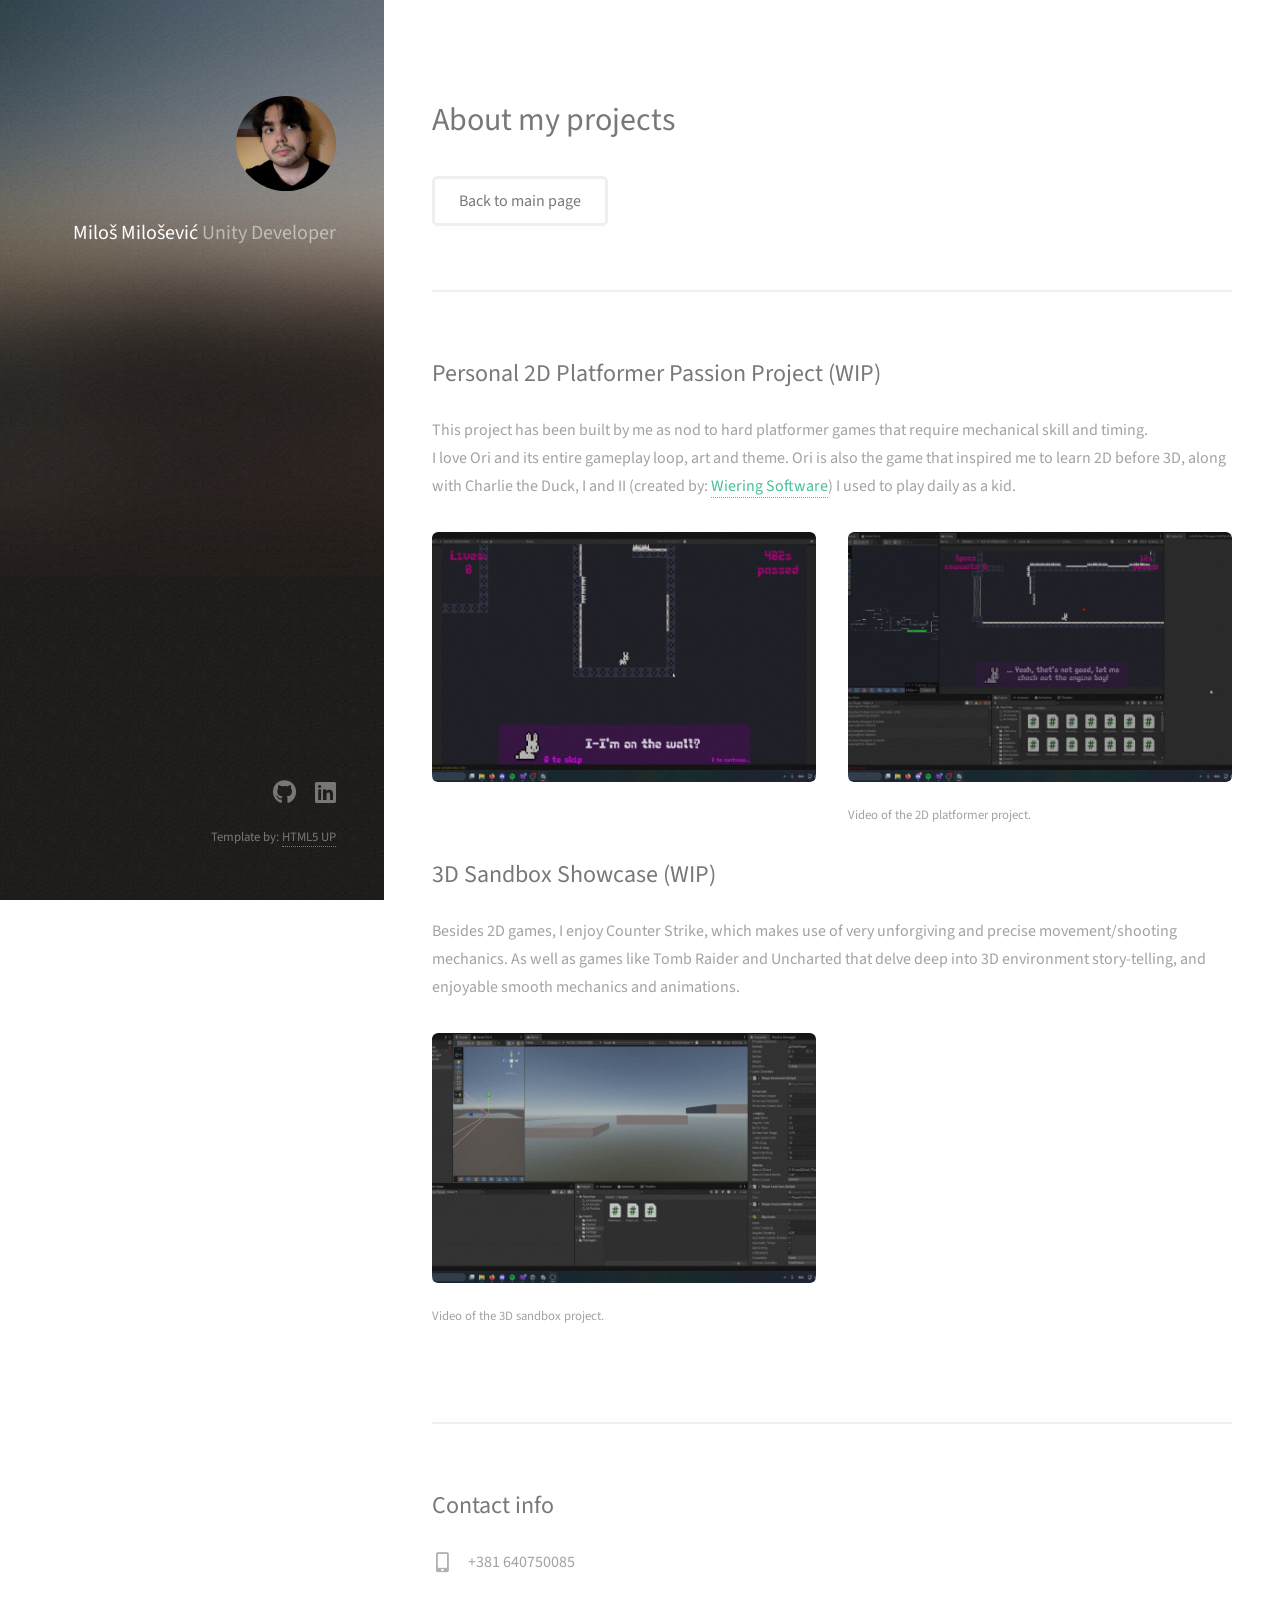
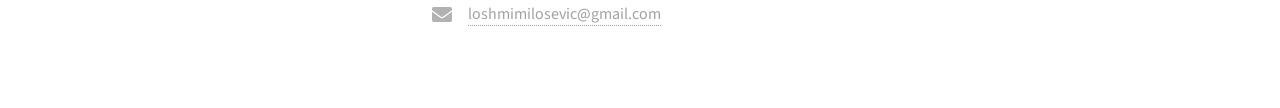
==== commit 2d2e77d3: "Update" ====
--- a/gamespage.html
+++ b/gamespage.html
@@ -45,7 +45,7 @@
 							This project has been built by me as nod to hard platformer games that require mechanical skill and timing. 
 							<br>
 								I love Ori and its entire gameplay loop, art and theme.
-								Ori is also the game that inspired me to learn 2D before 3D, along with Charlie the Duck (very niche game) I used to play daily as a kid.
+								Ori is also the game that inspired me to learn 2D before 3D, along with Charlie the Duck, I and II (created by: <a href="https://wieringsoftware.com/">Wiering Software</a>) I used to play daily as a kid.
 							</br>
 						</P>
 						<div class="row">
